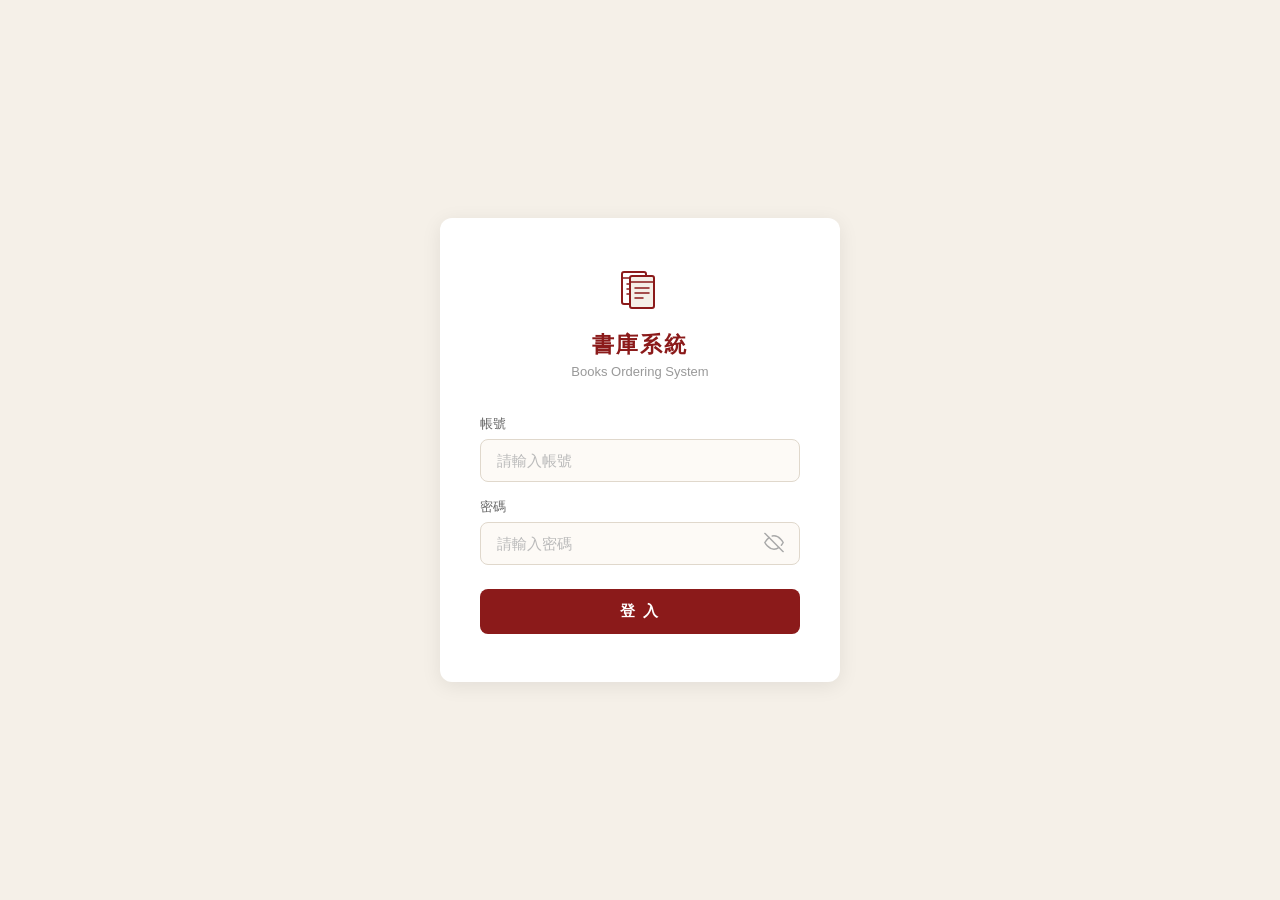
==== login.html @ a3c77fbd "first commit" ====
<!DOCTYPE html>
<html lang="zh-TW">
<head>
  <meta charset="UTF-8" />
  <meta name="viewport" content="width=device-width, initial-scale=1.0" />
  <title>書庫系統 - 登入</title>
  <link rel="stylesheet" href="css/style.css" />
</head>
<body class="login-page">

  <div class="login-card">

    <div class="logo-area">
      <div class="logo-icon">
        <svg width="52" height="52" viewBox="0 0 52 52" fill="none" xmlns="http://www.w3.org/2000/svg">
          <rect x="8" y="6" width="24" height="32" rx="2" stroke="#8B1A1A" stroke-width="2"/>
          <line x1="8" y1="12" x2="32" y2="12" stroke="#8B1A1A" stroke-width="1.5"/>
          <line x1="13" y1="18" x2="27" y2="18" stroke="#8B1A1A" stroke-width="1.5" stroke-linecap="round"/>
          <line x1="13" y1="23" x2="27" y2="23" stroke="#8B1A1A" stroke-width="1.5" stroke-linecap="round"/>
          <line x1="13" y1="28" x2="21" y2="28" stroke="#8B1A1A" stroke-width="1.5" stroke-linecap="round"/>
          <rect x="16" y="10" width="24" height="32" rx="2" stroke="#8B1A1A" stroke-width="2" fill="#F5F0E8"/>
          <line x1="16" y1="16" x2="40" y2="16" stroke="#8B1A1A" stroke-width="1.5"/>
          <line x1="21" y1="22" x2="35" y2="22" stroke="#8B1A1A" stroke-width="1.5" stroke-linecap="round"/>
          <line x1="21" y1="27" x2="35" y2="27" stroke="#8B1A1A" stroke-width="1.5" stroke-linecap="round"/>
          <line x1="21" y1="32" x2="29" y2="32" stroke="#8B1A1A" stroke-width="1.5" stroke-linecap="round"/>
        </svg>
      </div>
      <div class="logo-title">書庫系統</div>
      <div class="logo-subtitle">Books Ordering System</div>
    </div>

    <div class="form-group">
      <label for="username">帳號</label>
      <input type="text" id="username" placeholder="請輸入帳號" />
    </div>

    <div class="form-group">
      <label for="password">密碼</label>
      <div class="password-wrapper">
        <input type="password" id="password" placeholder="請輸入密碼" />
        <button class="toggle-password" type="button" onclick="togglePassword()" id="toggle-btn" aria-label="顯示或隱藏密碼"></button>
      </div>
    </div>

    <div class="error-message" id="error-message">
      <!-- 錯誤訊息會顯示在這裡 -->
    </div>

    <button class="login-btn" id="login-btn" onclick="handleLogin()">登 入</button>



  </div>

  <script src="js/auth.js"></script>
</body>
</html>
---- css/style.css ----
/* ========== 共用樣式 ========== */
* {
  margin: 0;
  padding: 0;
  box-sizing: border-box;
}

body {
  font-family: 'Segoe UI', 'Microsoft JhengHei', sans-serif;
  background-color: #F5F0E8;
  min-height: 100vh;
}

/* ========== 登入頁面樣式 ========== */
body.login-page {
  display: flex;
  align-items: center;
  justify-content: center;
}
.login-card {
      background-color: #ffffff;
      border-radius: 12px;
      padding: 48px 40px;
      width: 100%;
      max-width: 400px;
      box-shadow: 0 4px 20px rgba(0, 0, 0, 0.08);
    }

    .logo-area {
      text-align: center;
      margin-bottom: 36px;
    }

    .logo-icon {
      margin-bottom: 12px;
      display: flex;
      justify-content: center;
    }

    .logo-title {
      font-size: 22px;
      font-weight: 700;
      color: #8B1A1A;
      letter-spacing: 2px;
    }

    .logo-subtitle {
      font-size: 13px;
      color: #999;
      margin-top: 4px;
    }

    .form-group {
      margin-bottom: 16px;
    }

    .form-group label {
      display: block;
      font-size: 13px;
      color: #666;
      margin-bottom: 6px;
    }

    .form-group input {
      width: 100%;
      padding: 12px 16px;
      border: 1.5px solid #E0D8CC;
      border-radius: 8px;
      font-size: 15px;
      color: #333;
      background-color: #FDFAF6;
      outline: none;
      transition: border-color 0.2s;
    }

    .form-group input:focus {
      border-color: #8B1A1A;
      background-color: #fff;
    }

    .form-group input::placeholder {
      color: #bbb;
    }

    .error-message {
      display: none;
      font-size: 13px;
      color: #CC3333;
      margin-bottom: 12px;
      padding-left: 2px;
    }

    .error-message.show {
      display: block;
    }

    .password-wrapper {
      position: relative;
    }

    .password-wrapper input {
      width: 100%;
      padding: 12px 44px 12px 16px;
      border: 1.5px solid #E0D8CC;
      border-radius: 8px;
      font-size: 15px;
      color: #333;
      background-color: #FDFAF6;
      outline: none;
      transition: border-color 0.2s;
    }

    .password-wrapper input:focus {
      border-color: #8B1A1A;
      background-color: #fff;
    }

    .toggle-password {
      position: absolute;
      right: 12px;
      top: 50%;
      transform: translateY(-50%);
      background: none;
      border: none;
      cursor: pointer;
      padding: 4px;
      color: #aaa;
      font-size: 18px;
      line-height: 1;
    }

    .toggle-password:hover {
      color: #8B1A1A;
    }
    .login-btn {
      width: 100%;
      padding: 13px;
      background-color: #8B1A1A;
      color: #ffffff;
      border: none;
      border-radius: 8px;
      font-size: 15px;
      font-weight: 600;
      letter-spacing: 2px;
      cursor: pointer;
      margin-top: 8px;
      transition: background-color 0.2s;
    }

    .login-btn:hover {
      background-color: #6E1414;
    }

    .login-btn:active {
      background-color: #5A1010;
    }

    .login-btn:disabled {
      background-color: #C49090;
      cursor: not-allowed;
    }

/* ========== 主頁面樣式 ========== */
* { margin: 0; padding: 0; box-sizing: border-box; }

    body {
      background-color: #F5F0E8;
      font-family: 'Segoe UI', 'Microsoft JhengHei', sans-serif;
      color: #333;
      min-height: 100vh;
    }

    /* ── Header ── */
    .header {
      background-color: #8B1A1A;
      padding: 0 32px;
      height: 60px;
      display: flex;
      align-items: center;
      justify-content: space-between;
    }

    .header-left {
      display: flex;
      align-items: center;
      gap: 10px;
    }

    .header-title {
      color: #fff;
      font-size: 18px;
      font-weight: 700;
      letter-spacing: 2px;
    }

    .header-right {
      display: flex;
      align-items: center;
      gap: 16px;
    }

    .header-username {
      color: #F5C9C9;
      font-size: 13px;
    }

    .user-dropdown {
      position: relative;
    }

    .user-toggle {
      background: transparent;
      border: 1px solid #F5C9C9;
      color: #F5C9C9;
      padding: 6px 14px;
      border-radius: 6px;
      font-size: 13px;
      cursor: pointer;
      transition: all 0.2s;
      display: flex;
      align-items: center;
      gap: 6px;
    }

    .user-toggle:hover {
      background: rgba(255,255,255,0.15);
      color: #fff;
      border-color: #fff;
    }

    .user-toggle .arrow {
      font-size: 10px;
      transition: transform 0.2s;
    }

    .user-toggle.open .arrow {
      transform: rotate(180deg);
    }

    .dropdown-menu {
      display: none;
      position: absolute;
      top: calc(100% + 8px);
      right: 0;
      background: #fff;
      border-radius: 8px;
      box-shadow: 0 4px 16px rgba(0,0,0,0.12);
      min-width: 160px;
      overflow: hidden;
      z-index: 50;
    }

    .dropdown-menu.show {
      display: block;
    }

    .dropdown-header {
      padding: 12px 16px 8px;
      border-bottom: 1px solid #F0EBE0;
    }

    .dropdown-label {
      font-size: 11px;
      color: #aaa;
      margin-bottom: 2px;
    }

    .dropdown-username {
      font-size: 14px;
      font-weight: 600;
      color: #333;
    }

    .dropdown-item {
      display: flex;
      align-items: center;
      gap: 8px;
      padding: 10px 16px;
      font-size: 13px;
      color: #CC3333;
      cursor: pointer;
      transition: background 0.2s;
      border: none;
      background: none;
      width: 100%;
      text-align: left;
    }

    .dropdown-item:hover {
      background: #FFF0F0;
    }

    /* ── 主內容區 ── */
    .main {
      max-width: 1100px;
      margin: 0 auto;
      padding: 32px 24px;
    }

    /* ── 工具列 ── */
    .toolbar {
      display: flex;
      align-items: center;
      gap: 12px;
      margin-bottom: 24px;
      flex-wrap: wrap;
    }

    .search-input {
      flex: 1;
      min-width: 200px;
      padding: 10px 16px;
      border: 1.5px solid #E0D8CC;
      border-radius: 8px;
      font-size: 14px;
      background: #fff;
      outline: none;
      transition: border-color 0.2s;
    }

    .search-input:focus {
      border-color: #8B1A1A;
    }

    .search-wrapper {
      flex: 1;
      min-width: 200px;
      position: relative;
      display: flex;
      align-items: center;
    }

    .search-wrapper .search-input {
      width: 100%;
      padding-right: 36px;
    }

    .clear-btn {
      position: absolute;
      right: 10px;
      background: none;
      border: none;
      cursor: pointer;
      color: #aaa;
      font-size: 16px;
      line-height: 1;
      padding: 4px;
      display: none;
      align-items: center;
      justify-content: center;
      border-radius: 50%;
      transition: color 0.2s;
    }

    .clear-btn:hover { color: #8B1A1A; }

    .search-btn {
      padding: 10px 20px;
      background: #8B1A1A;
      color: #fff;
      border: none;
      border-radius: 8px;
      font-size: 14px;
      cursor: pointer;
      transition: background 0.2s;
    }

    .search-btn:hover { background: #6E1414; }

    .add-btn {
      padding: 10px 20px;
      background: #fff;
      color: #8B1A1A;
      border: 1.5px solid #8B1A1A;
      border-radius: 8px;
      font-size: 14px;
      cursor: pointer;
      transition: all 0.2s;
      display: none;
    }

    .add-btn:hover {
      background: #8B1A1A;
      color: #fff;
    }

    /* ── 書籍卡片區 ── */
    .book-grid {
      display: grid;
      grid-template-columns: repeat(auto-fill, minmax(280px, 1fr));
      gap: 20px;
    }

    .book-card {
      background: #fff;
      border-radius: 10px;
      padding: 20px;
      box-shadow: 0 2px 8px rgba(0,0,0,0.06);
      display: flex;
      flex-direction: row;
      gap: 16px;
    }

    .book-right {
      display: flex;
      flex-direction: column;
      align-items: center;
      gap: 8px;
      min-width: 80px;
    }

    .book-cover {
      width: 100px;
      height: 140px;
      background: #F0EBE0;
      border-radius: 6px;
      display: flex;
      align-items: center;
      justify-content: center;
      border: 1px solid #E0D8CC;
      overflow: hidden;
    }

    .book-cover svg {
      opacity: 0.35;
    }

    .book-cover img {
      width: 100%;
      height: 100%;
      object-fit: cover;
      border-radius: 6px;
    }

    .book-content {
      flex: 1;
      display: flex;
      flex-direction: column;
      gap: 6px;
      min-width: 0;
    }

    .book-title {
      font-size: 16px;
      font-weight: 700;
      color: #8B1A1A;
      line-height: 1.4;
      white-space: nowrap;
      overflow: hidden;
      text-overflow: ellipsis;
      cursor: default;
    }

    .book-author {
      font-size: 13px;
      color: #666;
    }

    .book-info {
      font-size: 12px;
      color: #999;
      line-height: 1.8;
    }

    .book-price {
      font-size: 15px;
      font-weight: 700;
      color: #333;
      margin-top: 4px;
    }

    .book-card {
      position: relative;
    }

    .book-card:hover .book-actions-hover {
      opacity: 1;
    }

    .book-actions {
      display: none;
      gap: 8px;
      margin-top: 8px;
    }

    .book-actions-hover {
      position: absolute;
      bottom: 0;
      left: 0;
      right: 0;
      display: flex;
      gap: 0;
      opacity: 0;
      transition: opacity 0.2s;
      border-radius: 0 0 10px 10px;
      overflow: hidden;
    }

    .edit-btn, .delete-btn {
      flex: 1;
      padding: 10px;
      cursor: pointer;
      border: none;
      transition: all 0.2s;
      border-radius: 0;
      display: flex;
      align-items: center;
      justify-content: center;
    }

    .edit-btn {
      background: rgba(139, 26, 26, 0.88);
      color: #fff;
    }

    .edit-btn:hover { background: rgba(139, 26, 26, 1); }

    .delete-btn {
      background: rgba(180, 40, 40, 0.88);
      color: #fff;
    }

    .delete-btn:hover { background: rgba(180, 40, 40, 1); }

    .book-table .edit-btn,
    .book-table .delete-btn {
      flex: none;
      padding: 6px 8px;
      border-radius: 6px;
      background: none;
      color: #aaa;
      border: 1px solid #E0D8CC;
    }

    .book-table .edit-btn:hover { background: #F5F0E8; color: #8B1A1A; border-color: #8B1A1A; }
    .book-table .delete-btn:hover { background: #FFF0F0; color: #CC3333; border-color: #FFCCCC; }

    /* ── 切換按鈕 ── */
    .view-toggle {
      display: flex;
      border: 1.5px solid #E0D8CC;
      border-radius: 8px;
      overflow: hidden;
    }

    .view-btn {
      padding: 9px 14px;
      background: #fff;
      border: none;
      cursor: pointer;
      font-size: 16px;
      color: #aaa;
      transition: all 0.2s;
    }

    .view-btn.active {
      background: #8B1A1A;
      color: #fff;
    }

    .view-btn:hover:not(.active) {
      background: #F5F0E8;
      color: #8B1A1A;
    }

    /* ── 清單模式 ── */
    .book-table {
      width: 100%;
      border-collapse: collapse;
      background: #fff;
      border-radius: 10px;
      overflow: hidden;
      box-shadow: 0 2px 8px rgba(0,0,0,0.06);
    }

    .book-table th {
      background: #8B1A1A;
      color: #fff;
      padding: 12px 16px;
      font-size: 13px;
      font-weight: 600;
      text-align: left;
    }

    .book-table td {
      padding: 12px 16px;
      font-size: 13px;
      color: #333;
      border-bottom: 1px solid #F0EBE0;
    }

    .book-table tr:last-child td {
      border-bottom: none;
    }

    .book-table tr:hover td {
      background: #FDF9F4;
    }

    .book-table .td-actions {
      display: flex;
      gap: 6px;
    }

    .book-table .edit-btn, .book-table .delete-btn {
      padding: 4px 12px;
      font-size: 12px;
    }

    /* ── 載入動畫 ── */
    .loading-overlay {
      display: none;
      flex-direction: column;
      align-items: center;
      justify-content: center;
      min-height: 400px;
    }

    .loading-overlay.show {
      display: flex;
    }

    .scene { perspective: 500px; margin-bottom: 14px; }
    .book-open { width: 90px; height: 60px; position: relative; transform: rotateX(40deg); transform-style: preserve-3d; }
    .cover-left { position: absolute; width: 41px; height: 57px; background: #8B1A1A; border-radius: 3px 0 0 3px; top: 2px; left: 0; }
    .cover-right { position: absolute; width: 41px; height: 57px; background: #8B1A1A; border-radius: 0 3px 3px 0; top: 2px; right: 0; }
    .left-page { position: absolute; width: 37px; height: 53px; background: #fff; border-radius: 1px 0 0 1px; top: 3px; left: 2px; border: 1px solid #E0D8CC; }
    .right-page { position: absolute; width: 37px; height: 53px; background: #fff; border-radius: 0 1px 1px 0; top: 3px; right: 2px; border: 1px solid #E0D8CC; }
    .spine-center { position: absolute; width: 5px; height: 60px; background: #6E1414; top: 0; left: 43px; }
    .bl { height: 2px; background: #E8E0D0; border-radius: 1px; margin: 4px 5px 0; }
    .bl.short { margin-right: 12px; }
    .flip-page { position: absolute; width: 37px; height: 53px; top: 3px; left: 48px; transform-origin: left center; border-radius: 0 1px 1px 0; overflow: hidden; }
    .fp1 { background: #FDFAF6; border: 1px solid #E0D8CC; animation: flipopen 2.4s ease-in-out infinite; z-index: 9; }
    .fp2 { background: #F9F5EF; border: 1px solid #E0D8CC; animation: flipopen 2.4s ease-in-out 0.2s infinite; z-index: 8; }
    .fp3 { background: #F5F0E8; border: 1px solid #E0D8CC; animation: flipopen 2.4s ease-in-out 0.4s infinite; z-index: 7; }
    .fp4 { background: #F2EDE5; border: 1px solid #E0D8CC; animation: flipopen 2.4s ease-in-out 0.6s infinite; z-index: 6; }
    .fp5 { background: #EFE9E1; border: 1px solid #E0D8CC; animation: flipopen 2.4s ease-in-out 0.8s infinite; z-index: 5; }
    .fp6 { background: #ECE5DD; border: 1px solid #E0D8CC; animation: flipopen 2.4s ease-in-out 1.0s infinite; z-index: 4; }
    @keyframes flipopen {
      0%   { transform: rotateY(0deg); }
      38%  { transform: rotateY(-172deg); }
      65%  { transform: rotateY(-172deg); }
      100% { transform: rotateY(0deg); }
    }
    .book-shadow { position: absolute; width: 90px; height: 8px; background: rgba(0,0,0,0.12); border-radius: 50%; bottom: -10px; left: 0; filter: blur(4px); }

    .loading-text {
      font-size: 13px;
      color: #8B1A1A;
      letter-spacing: 2px;
    }

    /* ── 空狀態 ── */
    .empty-state {
      text-align: center;
      padding: 60px 0;
      color: #aaa;
      font-size: 15px;
      display: none;
    }

    /* ── 刪除確認 Modal ── */
    .confirm-overlay {
      display: none;
      position: fixed;
      inset: 0;
      background: rgba(0,0,0,0.4);
      z-index: 200;
      align-items: center;
      justify-content: center;
    }

    .confirm-overlay.show {
      display: flex;
    }

    .confirm-modal {
      background: #fff;
      border-radius: 12px;
      padding: 32px;
      width: 100%;
      max-width: 360px;
      margin: 16px;
      text-align: center;
    }

    .confirm-icon {
      width: 48px;
      height: 48px;
      background: #FFF0F0;
      border-radius: 50%;
      display: flex;
      align-items: center;
      justify-content: center;
      margin: 0 auto 16px;
    }

    .confirm-title {
      font-size: 16px;
      font-weight: 700;
      color: #333;
      margin-bottom: 8px;
    }

    .confirm-desc {
      font-size: 13px;
      color: #999;
      margin-bottom: 24px;
      line-height: 1.6;
    }

    .confirm-actions {
      display: flex;
      gap: 10px;
    }

    .confirm-cancel {
      flex: 1;
      padding: 11px;
      background: #F5F0E8;
      color: #666;
      border: 1px solid #E0D8CC;
      border-radius: 8px;
      font-size: 14px;
      cursor: pointer;
      transition: background 0.2s;
    }

    .confirm-cancel:hover { background: #E8E0D0; }

    .confirm-delete {
      flex: 1;
      padding: 11px;
      background: #CC3333;
      color: #fff;
      border: none;
      border-radius: 8px;
      font-size: 14px;
      font-weight: 600;
      cursor: pointer;
      transition: background 0.2s;
    }

    .confirm-delete:hover { background: #AA2222; }

    /* ── Modal 背景 ── */
    .modal-overlay {
      display: none;
      position: fixed;
      inset: 0;
      background: rgba(0,0,0,0.4);
      z-index: 100;
      align-items: center;
      justify-content: center;
    }

    .modal-overlay.show {
      display: flex;
    }

    /* ── Modal 視窗 ── */
    .modal {
      background: #fff;
      border-radius: 12px;
      padding: 32px;
      width: 100%;
      max-width: 480px;
      margin: 16px;
    }

    .modal-title {
      font-size: 18px;
      font-weight: 700;
      color: #8B1A1A;
      margin-bottom: 24px;
    }

    .modal-form-group {
      margin-bottom: 16px;
    }

    .modal-form-group label {
      display: block;
      font-size: 13px;
      color: #666;
      margin-bottom: 6px;
    }

    .modal-form-group input {
      width: 100%;
      padding: 10px 14px;
      border: 1.5px solid #E0D8CC;
      border-radius: 8px;
      font-size: 14px;
      background: #FDFAF6;
      outline: none;
      transition: border-color 0.2s;
    }

    .modal-form-group input:focus {
      border-color: #8B1A1A;
      background: #fff;
    }

    .modal-error {
      display: none;
      font-size: 13px;
      color: #CC3333;
      margin-bottom: 12px;
    }

    .modal-error.show { display: block; }

    .modal-actions {
      display: flex;
      gap: 10px;
      margin-top: 24px;
    }

    .modal-cancel {
      flex: 1;
      padding: 11px;
      background: #F5F0E8;
      color: #666;
      border: 1px solid #E0D8CC;
      border-radius: 8px;
      font-size: 14px;
      cursor: pointer;
      transition: background 0.2s;
    }

    .modal-cancel:hover { background: #E8E0D0; }

    .modal-submit {
      flex: 1;
      padding: 11px;
      background: #8B1A1A;
      color: #fff;
      border: none;
      border-radius: 8px;
      font-size: 14px;
      font-weight: 600;
      cursor: pointer;
      transition: background 0.2s;
    }

    .modal-submit:hover { background: #6E1414; }

/* ========== 手機版 RWD ========== */
@media (max-width: 768px) {

  .main {
    padding: 16px 12px;
  }

  .toolbar {
    flex-wrap: wrap;
    gap: 8px;
  }

  .search-wrapper {
    min-width: 0;
  }

  /* 手機隱藏切換按鈕 */
  .view-toggle {
    display: none;
  }

  /* 手機強制卡片模式 */
  #book-list {
    display: none !important;
  }

  #book-grid {
    grid-template-columns: 1fr !important;
  }

  .book-card {
    flex-direction: column;
  }

  .book-right {
    flex-direction: row;
    justify-content: space-between;
    align-items: center;
    width: 100%;
  }

  .modal {
    padding: 24px 16px;
  }

  .header {
    padding: 0 16px;
  }

  .header-title {
    font-size: 15px;
  }
}
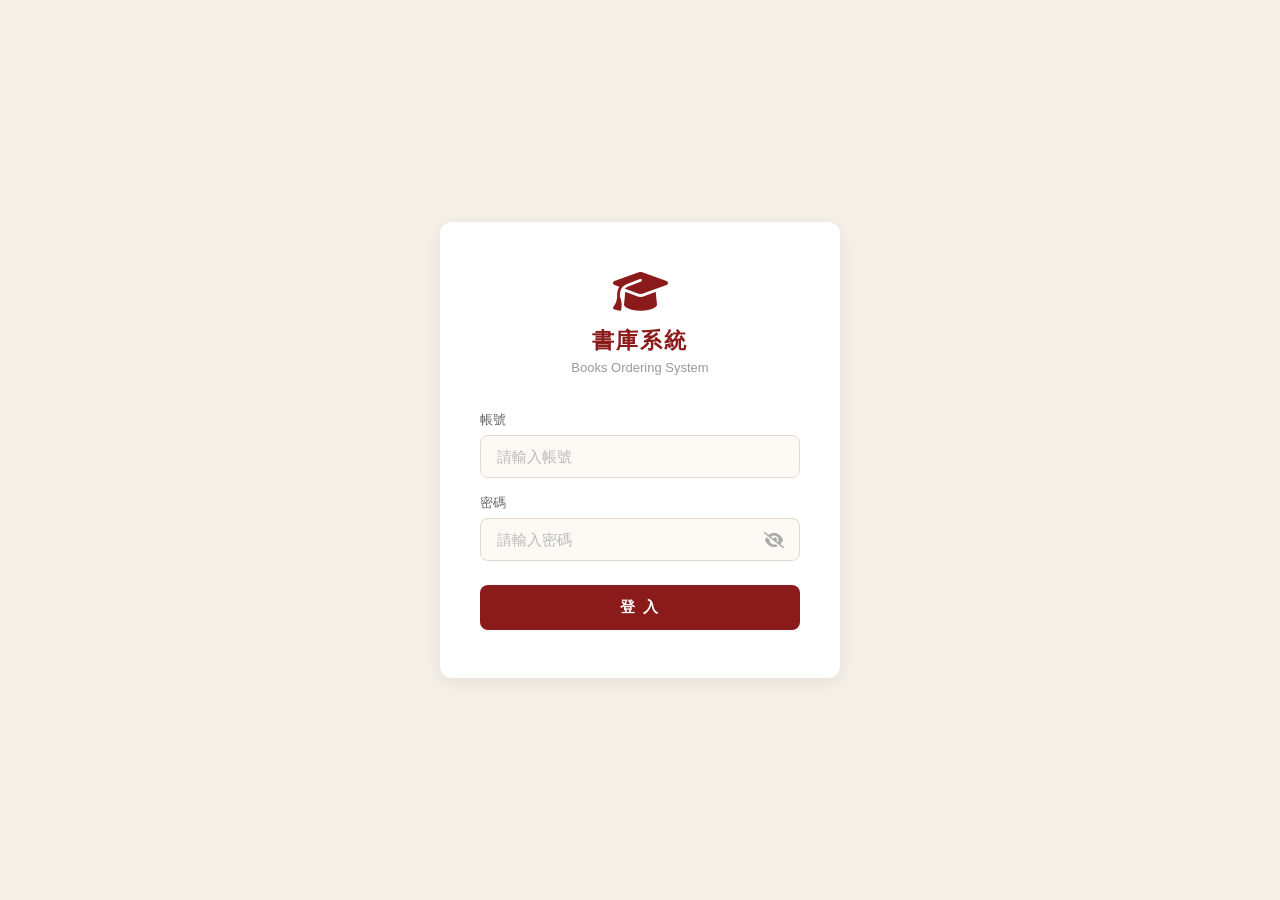
==== commit 9297e8cb: "refactor: update UI components and improve login functionality" ====
--- a/login.html
+++ b/login.html
@@ -5,6 +5,7 @@
   <meta name="viewport" content="width=device-width, initial-scale=1.0" />
   <title>書庫系統 - 登入</title>
   <link rel="stylesheet" href="css/style.css" />
+  <link rel="stylesheet" href="https://cdnjs.cloudflare.com/ajax/libs/font-awesome/6.5.0/css/all.min.css" />
 </head>
 <body class="login-page">
 
@@ -12,18 +13,7 @@
 
     <div class="logo-area">
       <div class="logo-icon">
-        <svg width="52" height="52" viewBox="0 0 52 52" fill="none" xmlns="http://www.w3.org/2000/svg">
-          <rect x="8" y="6" width="24" height="32" rx="2" stroke="#8B1A1A" stroke-width="2"/>
-          <line x1="8" y1="12" x2="32" y2="12" stroke="#8B1A1A" stroke-width="1.5"/>
-          <line x1="13" y1="18" x2="27" y2="18" stroke="#8B1A1A" stroke-width="1.5" stroke-linecap="round"/>
-          <line x1="13" y1="23" x2="27" y2="23" stroke="#8B1A1A" stroke-width="1.5" stroke-linecap="round"/>
-          <line x1="13" y1="28" x2="21" y2="28" stroke="#8B1A1A" stroke-width="1.5" stroke-linecap="round"/>
-          <rect x="16" y="10" width="24" height="32" rx="2" stroke="#8B1A1A" stroke-width="2" fill="#F5F0E8"/>
-          <line x1="16" y1="16" x2="40" y2="16" stroke="#8B1A1A" stroke-width="1.5"/>
-          <line x1="21" y1="22" x2="35" y2="22" stroke="#8B1A1A" stroke-width="1.5" stroke-linecap="round"/>
-          <line x1="21" y1="27" x2="35" y2="27" stroke="#8B1A1A" stroke-width="1.5" stroke-linecap="round"/>
-          <line x1="21" y1="32" x2="29" y2="32" stroke="#8B1A1A" stroke-width="1.5" stroke-linecap="round"/>
-        </svg>
+        <i class="fa-solid fa-graduation-cap" style="font-size:44px; color:#8B1A1A;"></i>
       </div>
       <div class="logo-title">書庫系統</div>
       <div class="logo-subtitle">Books Ordering System</div>
@@ -42,9 +32,7 @@
       </div>
     </div>
 
-    <div class="error-message" id="error-message">
-      <!-- 錯誤訊息會顯示在這裡 -->
-    </div>
+    <div class="error-message" id="error-message"></div>
 
     <button class="login-btn" id="login-btn" onclick="handleLogin()">登 入</button>
 
@@ -54,4 +42,4 @@
 
   <script src="js/auth.js"></script>
 </body>
-</html>
+</html>
--- a/css/style.css
+++ b/css/style.css
@@ -401,37 +401,6 @@
       gap: 16px;
     }
 
-    .book-right {
-      display: flex;
-      flex-direction: column;
-      align-items: center;
-      gap: 8px;
-      min-width: 80px;
-    }
-
-    .book-cover {
-      width: 100px;
-      height: 140px;
-      background: #F0EBE0;
-      border-radius: 6px;
-      display: flex;
-      align-items: center;
-      justify-content: center;
-      border: 1px solid #E0D8CC;
-      overflow: hidden;
-    }
-
-    .book-cover svg {
-      opacity: 0.35;
-    }
-
-    .book-cover img {
-      width: 100%;
-      height: 100%;
-      object-fit: cover;
-      border-radius: 6px;
-    }
-
     .book-content {
       flex: 1;
       display: flex;
@@ -603,8 +572,8 @@
     }
 
     .book-table .edit-btn, .book-table .delete-btn {
-      padding: 4px 12px;
-      font-size: 12px;
+      padding: 6px 8px;
+      font-size: 13px;
     }
 
     /* ── 載入動畫 ── */
@@ -898,4 +867,24 @@
   .header-title {
     font-size: 15px;
   }
-}+}
+
+    .link-btn {
+      flex: none;
+      padding: 6px 8px;
+      border-radius: 6px;
+      background: none;
+      color: #aaa;
+      border: 1px solid #E0D8CC;
+      cursor: pointer;
+      transition: all 0.2s;
+      display: flex;
+      align-items: center;
+      justify-content: center;
+    }
+
+    .link-btn:hover {
+      background: #F5F0E8;
+      color: #8B1A1A;
+      border-color: #8B1A1A;
+    }
